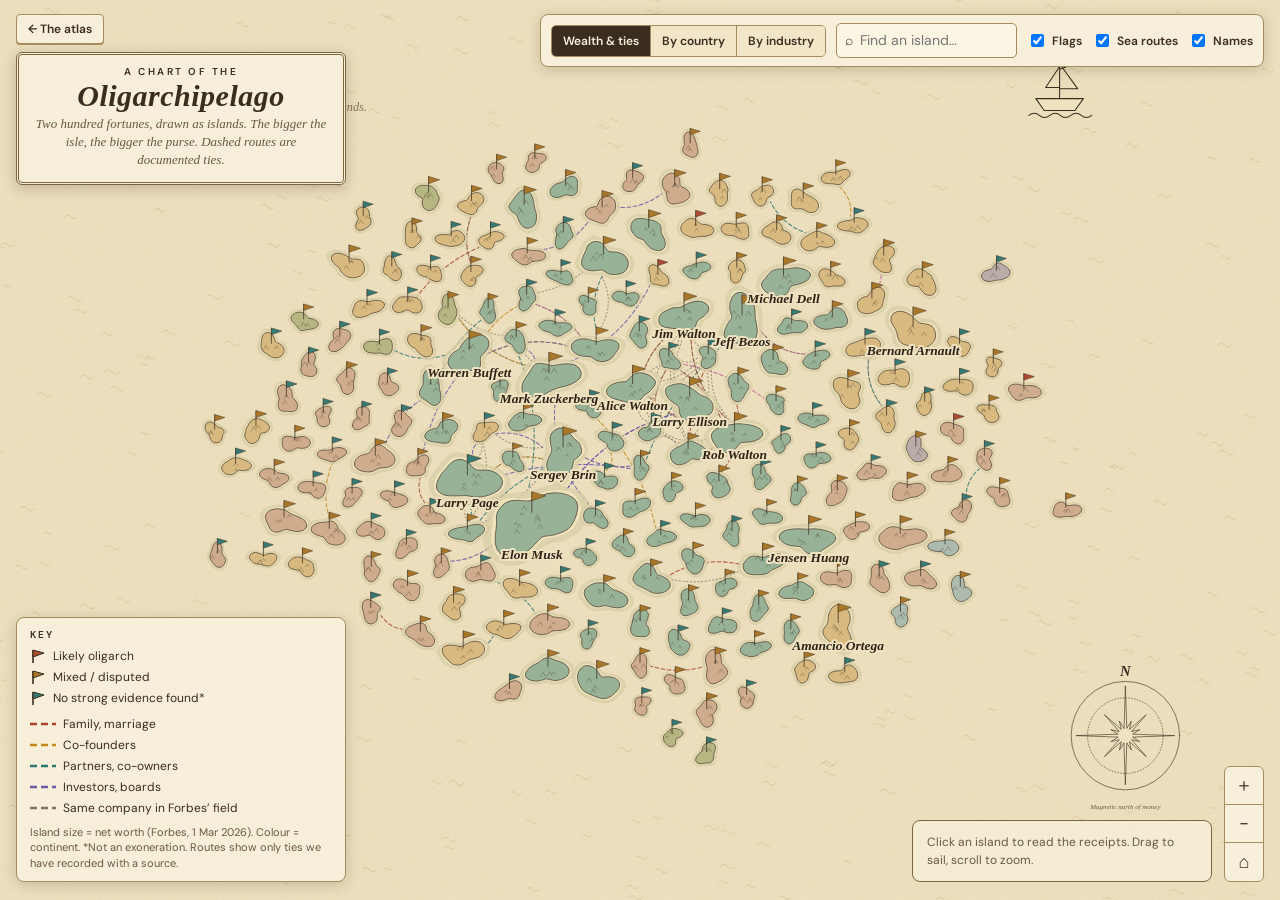
==== map.html @ 688070a9 "Add the chart: fantasy archipelago map with sourced sea routes" ====
<!doctype html>
<html lang="en">
<head>
  <meta charset="utf-8">
  <meta name="viewport" content="width=device-width, initial-scale=1">
  <meta name="theme-color" content="#173e43">
  <meta name="description" content="A chart of the Oligarchipelago: the Forbes 2026 top 200 drawn as islands. Size is net worth; sea routes are documented ties between fortunes.">
  <title>The Chart — The Oligarchipelago</title>
  <link rel="icon" href="assets/mark.svg" type="image/svg+xml">
  <link rel="stylesheet" href="map.css">
  <script type="module" src="map.mjs"></script>
</head>
<body>
  <header class="chart-head">
    <a href="./" class="back" aria-label="Back to the atlas">← The atlas</a>
    <div class="cartouche"><p class="eyebrow">A CHART OF THE</p><h1>Oligarchipelago</h1><p class="deck">Two hundred fortunes, drawn as islands. The bigger the isle, the bigger the purse. Dashed routes are documented ties.</p></div>
  </header>
  <main class="stage" id="stage">
    <svg id="map" role="group" aria-label="Map of 200 islands, one per billionaire. Use the list view for a text version." tabindex="-1"></svg>
    <div class="toolbar" role="toolbar" aria-label="Map controls">
      <div class="seg" id="modes" aria-label="Arrange islands by"></div>
      <label class="find"><span aria-hidden="true">⌕</span><input id="find" type="search" placeholder="Find an island…" aria-label="Find an island by name" list="names" autocomplete="off"><datalist id="names"></datalist></label>
      <label class="check"><input type="checkbox" id="t-flags" checked> Flags</label>
      <label class="check"><input type="checkbox" id="t-ties" checked> Sea routes</label>
      <label class="check"><input type="checkbox" id="t-labels" checked> Names</label>
    </div>
    <div class="zoom" aria-label="Zoom"><button id="zin" aria-label="Zoom in">＋</button><button id="zout" aria-label="Zoom out">−</button><button id="zreset" aria-label="Reset view">⌂</button></div>
    <aside class="legend" id="legend" aria-label="Map key"></aside>
    <aside class="panel" id="panel" aria-live="polite" tabindex="-1"></aside>
    <div class="tip" id="tip" role="tooltip" hidden></div>
    <p class="loading" id="loading">Unrolling the chart…</p>
  </main>
  <noscript><p class="noscript">The chart needs JavaScript. The full dataset is available as <a href="data/billionaires.json">JSON</a>, and the <a href="./">atlas</a> has an accessible table.</p></noscript>
</body>
</html>
---- map.css ----
@font-face{font-family:'DM Sans';font-style:normal;font-weight:100 1000;font-display:swap;src:url('assets/fonts/dm-sans.ttf') format('truetype')}
:root{--parch:#efe2c0;--parch2:#e4d2a6;--ink:#3a2d20;--ink2:#6b5841;--sea:#2d7775;--red:#a8432d;--paper:#f7efd9;--sans:'DM Sans',Arial,sans-serif;--serif:'Iowan Old Style','Palatino Linotype',Palatino,Georgia,serif}
*{box-sizing:border-box}html,body{height:100%;margin:0}
body{background:#d9c79b;color:var(--ink);font:14px/1.5 var(--sans);overflow:hidden;-webkit-font-smoothing:antialiased}
button,input{font:inherit;color:inherit}button{cursor:pointer;border:0;background:none}a{color:inherit}
:focus-visible{outline:2px solid #9a4a16;outline-offset:3px}
[hidden]{display:none!important}
.eyebrow{font:600 10px/1.4 var(--sans);letter-spacing:2.5px;margin:0}
.chart-head{position:fixed;z-index:5;left:16px;top:14px;display:flex;flex-direction:column;gap:8px;max-width:330px;pointer-events:none}
.chart-head>*{pointer-events:auto}
.back{align-self:flex-start;background:var(--paper);border:1px solid #a58c5e;border-radius:4px;padding:5px 11px;font-size:12px;font-weight:600;text-decoration:none;box-shadow:0 1px 0 #a58c5e}
.cartouche{background:var(--paper);border:3px double #7d6540;border-radius:6px;padding:10px 16px 12px;box-shadow:0 3px 14px #3a2d2040;text-align:center}
.cartouche h1{margin:2px 0 4px;font:italic 700 30px/1 var(--serif);letter-spacing:.5px}
.deck{margin:0;font:italic 13px/1.4 var(--serif);color:var(--ink2)}
.stage{position:fixed;inset:0}
#map{width:100%;height:100%;display:block;cursor:grab;touch-action:none;background:var(--parch)}
#map.drag{cursor:grabbing}
.toolbar{position:fixed;z-index:5;top:14px;right:16px;display:flex;flex-wrap:wrap;gap:8px 10px;align-items:center;justify-content:flex-end;max-width:min(760px,calc(100% - 380px));background:var(--paper);border:1px solid #a58c5e;border-radius:8px;padding:8px 10px;box-shadow:0 3px 14px #3a2d2033}
.seg{display:flex;border:1px solid #a58c5e;border-radius:5px;overflow:hidden}
.seg button{padding:6px 11px;font-size:12px;font-weight:600;background:#f2e6c8;border-right:1px solid #a58c5e}
.seg button:last-child{border:0}
.seg button[aria-pressed=true]{background:var(--ink);color:var(--paper)}
.find{display:flex;align-items:center;gap:5px;border:1px solid #a58c5e;border-radius:5px;background:#fbf5e4;padding:0 8px}
.find input{border:0;background:none;padding:6px 2px;width:150px;outline-offset:6px}
.check{display:flex;gap:5px;align-items:center;font-size:12px;font-weight:600;cursor:pointer}
.zoom{position:fixed;z-index:5;right:16px;bottom:18px;display:flex;flex-direction:column;border:1px solid #a58c5e;border-radius:6px;overflow:hidden;background:var(--paper)}
.zoom button{width:38px;height:38px;font-size:18px;border-bottom:1px solid #a58c5e}.zoom button:last-child{border:0}
.zoom button:hover{background:#f2e6c8}
.legend{position:fixed;z-index:5;left:16px;bottom:18px;background:var(--paper);border:1px solid #a58c5e;border-radius:8px;padding:10px 13px;font-size:12px;max-width:330px;box-shadow:0 3px 14px #3a2d2033}
.legend h2{margin:0 0 6px;font:600 10px var(--sans);letter-spacing:2px}
.legend ul{list-style:none;margin:0 0 8px;padding:0;display:grid;gap:3px}
.legend li{display:flex;align-items:center;gap:7px}
.legend svg{flex:none}
.legend p{margin:6px 0 0;color:var(--ink2);font-size:11px;line-height:1.4}
.panel{position:fixed;z-index:6;right:16px;top:132px;bottom:74px;width:340px;max-width:calc(100% - 32px);overflow:auto;background:var(--paper);border:3px double #7d6540;border-radius:8px;padding:16px 18px;box-shadow:0 6px 24px #3a2d2055}
.panel.empty{top:auto;bottom:18px;right:68px;width:300px;padding:12px 14px;border-width:1px;font-size:12px;color:var(--ink2);box-shadow:none;background:#f7efd9cc}
.panel h2{margin:2px 0 2px;font:italic 700 24px/1.1 var(--serif)}
.panel .meta{margin:0 0 10px;color:var(--ink2);font-size:12px}
.panel .big{font:700 28px/1 var(--serif)}
.panel dl{margin:10px 0;display:grid;grid-template-columns:auto 1fr;gap:3px 12px;font-size:12px}.panel dt{color:var(--ink2)}.panel dd{margin:0}
.panel h3{margin:14px 0 6px;font:600 10px var(--sans);letter-spacing:2px}
.panel ul.ties{list-style:none;margin:0;padding:0;display:grid;gap:8px}
.panel ul.ties li{border-left:3px solid var(--c,#999);padding:1px 0 1px 9px;font-size:12px}
.panel ul.ties button{font-weight:700;text-decoration:underline;text-underline-offset:2px;padding:0}
.panel ul.ties small{display:block;color:var(--ink2)}
.panel .close{position:absolute;right:10px;top:8px;font-size:20px;line-height:1;padding:4px 8px}
.panel .link{display:inline-block;margin-top:12px;font-weight:600;font-size:12px}
.badge{display:inline-block;border-radius:3px;padding:1px 7px;font-size:11px;font-weight:700;color:#fff}
.note{font-size:11px;color:var(--ink2);margin:8px 0 0}
.tip{position:fixed;z-index:9;pointer-events:none;background:var(--ink);color:var(--paper);padding:6px 9px;border-radius:5px;font-size:12px;max-width:260px;box-shadow:0 3px 12px #0005}
.loading{position:fixed;inset:0;display:grid;place-items:center;margin:0;font:italic 20px var(--serif);background:var(--parch);z-index:20}
.noscript{position:fixed;z-index:30;top:80px;left:20px;background:#fff;padding:12px}
/* map internals */
.sea-wave{fill:none;stroke:#8a7650;stroke-width:1.1;opacity:.45;stroke-linecap:round}
.land{stroke:#3a2d20;stroke-width:1.6;stroke-linejoin:round}
.shore{fill:#f1e4bd;stroke:none}
.shallows{fill:#d9d0a8;stroke:#a4946a;stroke-width:1;stroke-dasharray:2 4;opacity:.8}
.hill{fill:none;stroke:#3a2d20;stroke-width:1.1;stroke-linecap:round;stroke-linejoin:round;opacity:.65}
.isle{cursor:pointer;outline:none}
.isle:hover .land,.isle:focus-visible .land,.isle.sel .land{stroke-width:3;stroke:#8a2f1c}
.isle:focus-visible .shallows{stroke:#9a4a16;stroke-width:2.5;stroke-dasharray:none}
.isle.dim{opacity:.28}
.isle.sel .shallows{fill:#f4d9a0}
.label{font:italic 600 14px var(--serif);fill:#2d2217;paint-order:stroke;stroke:#efe2c0;stroke-width:4;stroke-linejoin:round;pointer-events:none;text-anchor:middle}
.region{font:600 34px var(--sans);letter-spacing:12px;fill:#3a2d20;opacity:.17;text-anchor:middle;text-transform:uppercase;pointer-events:none}
.route{fill:none;stroke-width:2.6;stroke-linecap:round;opacity:.85}
.route.derived{stroke-dasharray:3 6;opacity:.7}
.route:not(.derived){stroke-dasharray:9 6}
.route.dim{opacity:.07}.route.hot{opacity:1;stroke-width:3.5}
.route-hit{fill:none;stroke:transparent;stroke-width:14;cursor:help}
.deco{fill:none;stroke:#3a2d20;stroke-width:1.5;stroke-linecap:round;stroke-linejoin:round}
.deco-fill{fill:#efe2c0}
@media (max-width:900px){
  .toolbar{left:10px;right:10px;top:auto;bottom:10px;max-width:none;justify-content:flex-start}
  .chart-head{left:10px;top:10px;max-width:calc(100% - 20px)}.deck{display:none}.cartouche h1{font-size:22px}.cartouche{padding:6px 12px}
  .legend{display:none}.zoom{bottom:auto;top:86px;right:10px;flex-direction:row}.zoom button{border-bottom:0;border-right:1px solid #a58c5e}
  .panel{top:auto;bottom:120px;left:10px;right:10px;width:auto;max-height:46vh}
  .panel.empty{display:none}.find input{width:110px}
}
@media (prefers-reduced-motion:reduce){*{transition:none!important;animation:none!important}}
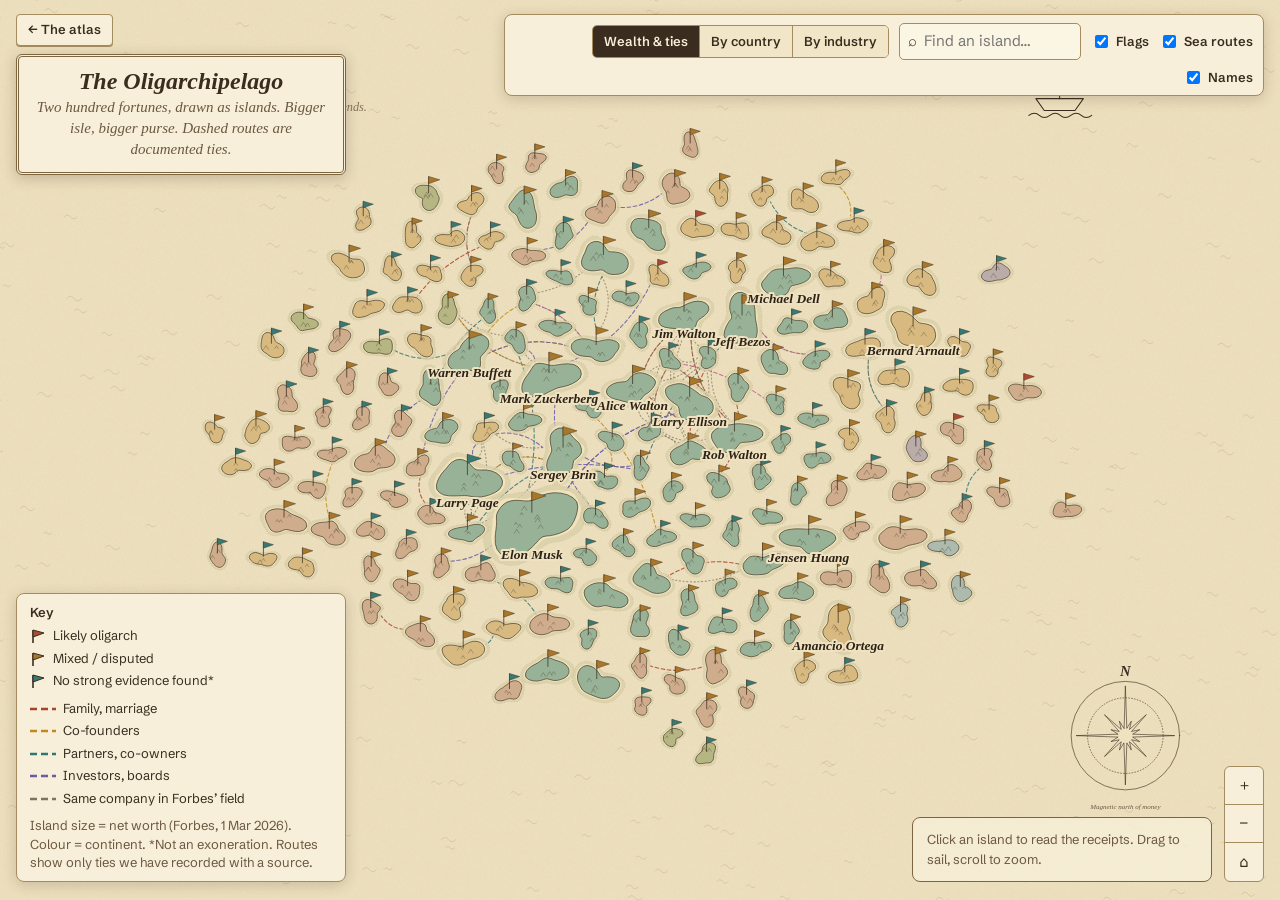
==== commit 0b2b4e9e: "Redesign: one typeface, four sizes, no labels; hero is the archipelago" ====
--- a/map.html
+++ b/map.html
@@ -13,7 +13,7 @@
 <body>
   <header class="chart-head">
     <a href="./" class="back" aria-label="Back to the atlas">← The atlas</a>
-    <div class="cartouche"><p class="eyebrow">A CHART OF THE</p><h1>Oligarchipelago</h1><p class="deck">Two hundred fortunes, drawn as islands. The bigger the isle, the bigger the purse. Dashed routes are documented ties.</p></div>
+    <div class="cartouche"><h1>The Oligarchipelago</h1><p class="deck">Two hundred fortunes, drawn as islands. Bigger isle, bigger purse. Dashed routes are documented ties.</p></div>
   </header>
   <main class="stage" id="stage">
     <svg id="map" role="group" aria-label="Map of 200 islands, one per billionaire. Use the list view for a text version." tabindex="-1"></svg>
--- a/map.css
+++ b/map.css
@@ -1,53 +1,52 @@
-@font-face{font-family:'DM Sans';font-style:normal;font-weight:100 1000;font-display:swap;src:url('assets/fonts/dm-sans.ttf') format('truetype')}
-:root{--parch:#efe2c0;--parch2:#e4d2a6;--ink:#3a2d20;--ink2:#6b5841;--sea:#2d7775;--red:#a8432d;--paper:#f7efd9;--sans:'DM Sans',Arial,sans-serif;--serif:'Iowan Old Style','Palatino Linotype',Palatino,Georgia,serif}
+@font-face{font-family:'Schibsted Grotesk';font-style:normal;font-weight:400 900;font-display:swap;src:url('assets/fonts/schibsted.ttf') format('truetype')}
+:root{--parch:#efe2c0;--parch2:#e4d2a6;--ink:#3a2d20;--ink2:#6b5841;--sea:#2d7775;--red:#a8432d;--paper:#f7efd9;--sans:'Schibsted Grotesk',system-ui,sans-serif;--serif:'Iowan Old Style','Palatino Linotype',Palatino,Georgia,serif}
 *{box-sizing:border-box}html,body{height:100%;margin:0}
-body{background:#d9c79b;color:var(--ink);font:14px/1.5 var(--sans);overflow:hidden;-webkit-font-smoothing:antialiased}
+body{background:#d9c79b;color:var(--ink);font:400 15px/1.5 var(--sans);overflow:hidden;-webkit-font-smoothing:antialiased}
 button,input{font:inherit;color:inherit}button{cursor:pointer;border:0;background:none}a{color:inherit}
 :focus-visible{outline:2px solid #9a4a16;outline-offset:3px}
 [hidden]{display:none!important}
-.eyebrow{font:600 10px/1.4 var(--sans);letter-spacing:2.5px;margin:0}
 .chart-head{position:fixed;z-index:5;left:16px;top:14px;display:flex;flex-direction:column;gap:8px;max-width:330px;pointer-events:none}
 .chart-head>*{pointer-events:auto}
-.back{align-self:flex-start;background:var(--paper);border:1px solid #a58c5e;border-radius:4px;padding:5px 11px;font-size:12px;font-weight:600;text-decoration:none;box-shadow:0 1px 0 #a58c5e}
+.back{align-self:flex-start;background:var(--paper);border:1px solid #a58c5e;border-radius:4px;padding:5px 11px;font-size:13px;font-weight:600;text-decoration:none;box-shadow:0 1px 0 #a58c5e}
 .cartouche{background:var(--paper);border:3px double #7d6540;border-radius:6px;padding:10px 16px 12px;box-shadow:0 3px 14px #3a2d2040;text-align:center}
-.cartouche h1{margin:2px 0 4px;font:italic 700 30px/1 var(--serif);letter-spacing:.5px}
-.deck{margin:0;font:italic 13px/1.4 var(--serif);color:var(--ink2)}
+.cartouche h1{margin:2px 0 4px;font:italic 700 24px/1 var(--serif)}
+.deck{margin:0;font:italic 15px/1.4 var(--serif);color:var(--ink2)}
 .stage{position:fixed;inset:0}
 #map{width:100%;height:100%;display:block;cursor:grab;touch-action:none;background:var(--parch)}
 #map.drag{cursor:grabbing}
 .toolbar{position:fixed;z-index:5;top:14px;right:16px;display:flex;flex-wrap:wrap;gap:8px 10px;align-items:center;justify-content:flex-end;max-width:min(760px,calc(100% - 380px));background:var(--paper);border:1px solid #a58c5e;border-radius:8px;padding:8px 10px;box-shadow:0 3px 14px #3a2d2033}
 .seg{display:flex;border:1px solid #a58c5e;border-radius:5px;overflow:hidden}
-.seg button{padding:6px 11px;font-size:12px;font-weight:600;background:#f2e6c8;border-right:1px solid #a58c5e}
+.seg button{padding:6px 11px;font-size:13px;font-weight:600;background:#f2e6c8;border-right:1px solid #a58c5e}
 .seg button:last-child{border:0}
 .seg button[aria-pressed=true]{background:var(--ink);color:var(--paper)}
 .find{display:flex;align-items:center;gap:5px;border:1px solid #a58c5e;border-radius:5px;background:#fbf5e4;padding:0 8px}
 .find input{border:0;background:none;padding:6px 2px;width:150px;outline-offset:6px}
-.check{display:flex;gap:5px;align-items:center;font-size:12px;font-weight:600;cursor:pointer}
+.check{display:flex;gap:5px;align-items:center;font-size:13px;font-weight:600;cursor:pointer}
 .zoom{position:fixed;z-index:5;right:16px;bottom:18px;display:flex;flex-direction:column;border:1px solid #a58c5e;border-radius:6px;overflow:hidden;background:var(--paper)}
-.zoom button{width:38px;height:38px;font-size:18px;border-bottom:1px solid #a58c5e}.zoom button:last-child{border:0}
+.zoom button{width:38px;height:38px;font-size:15px;border-bottom:1px solid #a58c5e}.zoom button:last-child{border:0}
 .zoom button:hover{background:#f2e6c8}
-.legend{position:fixed;z-index:5;left:16px;bottom:18px;background:var(--paper);border:1px solid #a58c5e;border-radius:8px;padding:10px 13px;font-size:12px;max-width:330px;box-shadow:0 3px 14px #3a2d2033}
-.legend h2{margin:0 0 6px;font:600 10px var(--sans);letter-spacing:2px}
+.legend{position:fixed;z-index:5;left:16px;bottom:18px;background:var(--paper);border:1px solid #a58c5e;border-radius:8px;padding:10px 13px;font-size:13px;max-width:330px;box-shadow:0 3px 14px #3a2d2033}
+.legend h2{margin:0 0 6px;font:600 13px var(--sans)}
 .legend ul{list-style:none;margin:0 0 8px;padding:0;display:grid;gap:3px}
 .legend li{display:flex;align-items:center;gap:7px}
 .legend svg{flex:none}
-.legend p{margin:6px 0 0;color:var(--ink2);font-size:11px;line-height:1.4}
+.legend p{margin:6px 0 0;color:var(--ink2);font-size:13px;line-height:1.4}
 .panel{position:fixed;z-index:6;right:16px;top:132px;bottom:74px;width:340px;max-width:calc(100% - 32px);overflow:auto;background:var(--paper);border:3px double #7d6540;border-radius:8px;padding:16px 18px;box-shadow:0 6px 24px #3a2d2055}
-.panel.empty{top:auto;bottom:18px;right:68px;width:300px;padding:12px 14px;border-width:1px;font-size:12px;color:var(--ink2);box-shadow:none;background:#f7efd9cc}
+.panel.empty{top:auto;bottom:18px;right:68px;width:300px;padding:12px 14px;border-width:1px;font-size:13px;color:var(--ink2);box-shadow:none;background:#f7efd9cc}
 .panel h2{margin:2px 0 2px;font:italic 700 24px/1.1 var(--serif)}
-.panel .meta{margin:0 0 10px;color:var(--ink2);font-size:12px}
-.panel .big{font:700 28px/1 var(--serif)}
-.panel dl{margin:10px 0;display:grid;grid-template-columns:auto 1fr;gap:3px 12px;font-size:12px}.panel dt{color:var(--ink2)}.panel dd{margin:0}
-.panel h3{margin:14px 0 6px;font:600 10px var(--sans);letter-spacing:2px}
+.panel .meta{margin:0 0 10px;color:var(--ink2);font-size:13px}
+.panel .big{font:700 24px/1 var(--serif)}
+.panel dl{margin:10px 0;display:grid;grid-template-columns:auto 1fr;gap:3px 12px;font-size:13px}.panel dt{color:var(--ink2)}.panel dd{margin:0}
+.panel h3{margin:14px 0 6px;font:600 15px var(--sans)}
 .panel ul.ties{list-style:none;margin:0;padding:0;display:grid;gap:8px}
-.panel ul.ties li{border-left:3px solid var(--c,#999);padding:1px 0 1px 9px;font-size:12px}
+.panel ul.ties li{border-left:3px solid var(--c,#999);padding:1px 0 1px 9px;font-size:13px}
 .panel ul.ties button{font-weight:700;text-decoration:underline;text-underline-offset:2px;padding:0}
 .panel ul.ties small{display:block;color:var(--ink2)}
 .panel .close{position:absolute;right:10px;top:8px;font-size:20px;line-height:1;padding:4px 8px}
-.panel .link{display:inline-block;margin-top:12px;font-weight:600;font-size:12px}
-.badge{display:inline-block;border-radius:3px;padding:1px 7px;font-size:11px;font-weight:700;color:#fff}
-.note{font-size:11px;color:var(--ink2);margin:8px 0 0}
-.tip{position:fixed;z-index:9;pointer-events:none;background:var(--ink);color:var(--paper);padding:6px 9px;border-radius:5px;font-size:12px;max-width:260px;box-shadow:0 3px 12px #0005}
+.panel .link{display:inline-block;margin-top:12px;font-weight:600;font-size:13px}
+.badge{display:inline-block;border-radius:3px;padding:1px 7px;font-size:13px;font-weight:700;color:#fff}
+.note{font-size:13px;color:var(--ink2);margin:8px 0 0}
+.tip{position:fixed;z-index:9;pointer-events:none;background:var(--ink);color:var(--paper);padding:6px 9px;border-radius:5px;font-size:13px;max-width:260px;box-shadow:0 3px 12px #0005}
 .loading{position:fixed;inset:0;display:grid;place-items:center;margin:0;font:italic 20px var(--serif);background:var(--parch);z-index:20}
 .noscript{position:fixed;z-index:30;top:80px;left:20px;background:#fff;padding:12px}
 /* map internals */
@@ -62,7 +61,7 @@
 .isle.dim{opacity:.28}
 .isle.sel .shallows{fill:#f4d9a0}
 .label{font:italic 600 14px var(--serif);fill:#2d2217;paint-order:stroke;stroke:#efe2c0;stroke-width:4;stroke-linejoin:round;pointer-events:none;text-anchor:middle}
-.region{font:600 34px var(--sans);letter-spacing:12px;fill:#3a2d20;opacity:.17;text-anchor:middle;text-transform:uppercase;pointer-events:none}
+.region{font:600 34px var(--sans);fill:#3a2d20;opacity:.17;text-anchor:middle;pointer-events:none}
 .route{fill:none;stroke-width:2.6;stroke-linecap:round;opacity:.85}
 .route.derived{stroke-dasharray:3 6;opacity:.7}
 .route:not(.derived){stroke-dasharray:9 6}
